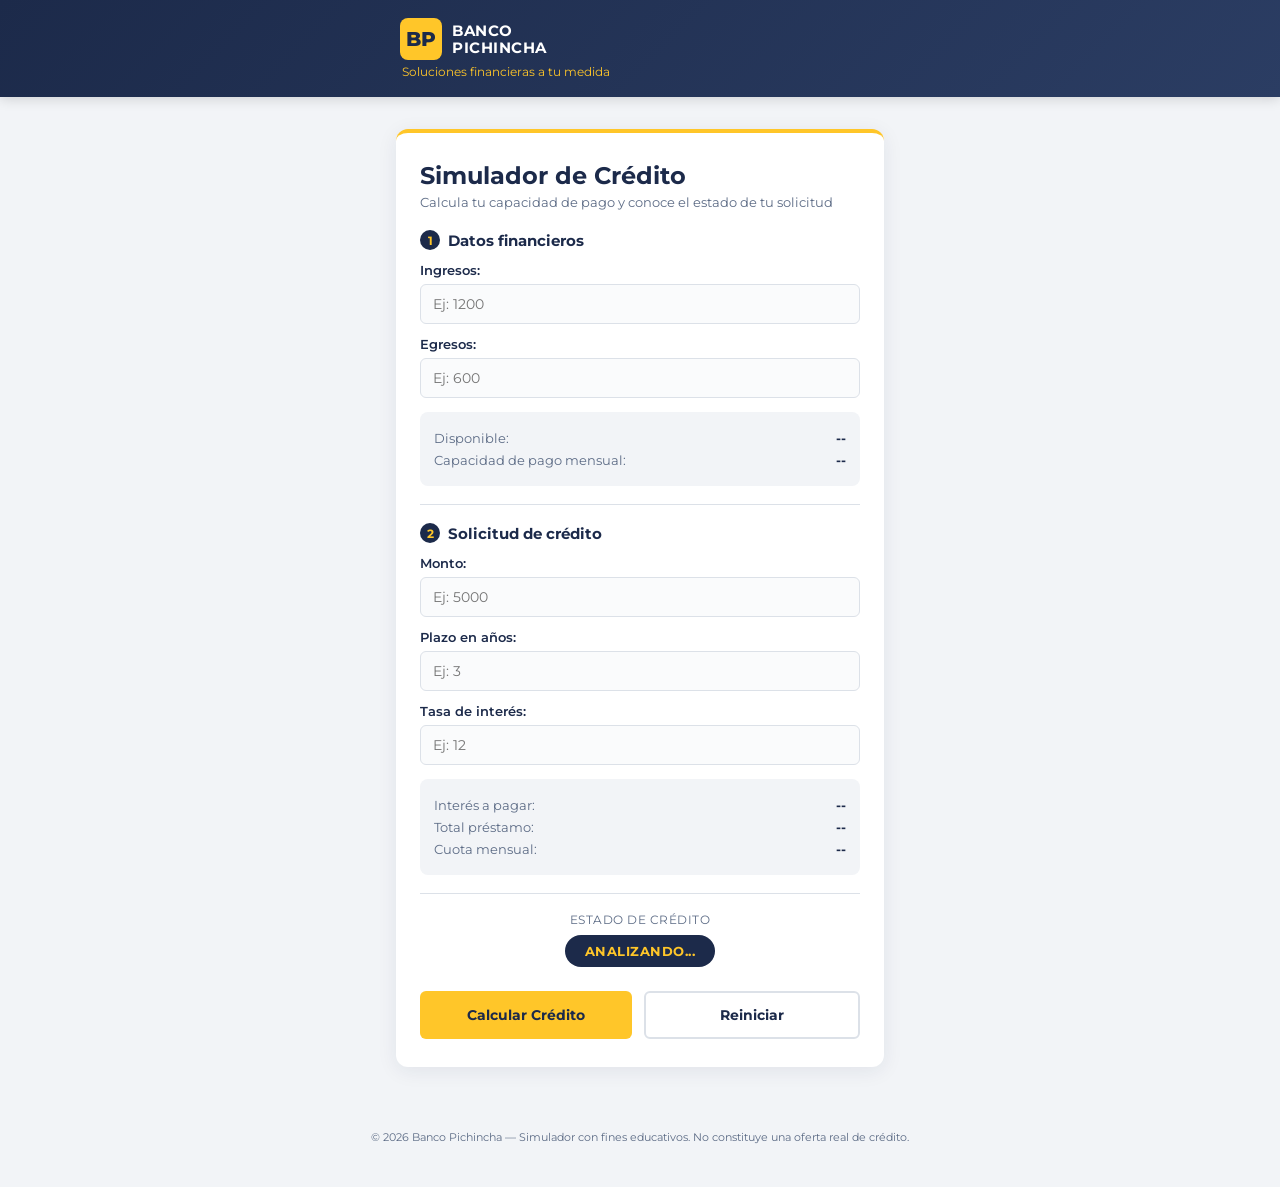
==== index.html @ 28ec1416 "Renombre index.HTML" ====
<!DOCTYPE html>
<html lang="es">
<head>
    <meta charset="UTF-8">
    <meta name="viewport" content="width=device-width, initial-scale=1.0">
    <title>Simulador de Crédito | Banco Pichincha</title>
    <link rel="preconnect" href="https://fonts.googleapis.com">
    <link href="https://fonts.googleapis.com/css2?family=Montserrat:wght@400;600;700;800&display=swap" rel="stylesheet">
    <link rel="stylesheet" href="simulador.css">
</head>
<body>

    <header class="bank-header">
        <div class="bank-header__brand">
            <div class="bank-logo" aria-label="Banco Pichincha">
                <span class="bank-logo__mark">BP</span>
                <span class="bank-logo__name">BANCO<br>PICHINCHA</span>
            </div>
            <span class="bank-header__tagline">Soluciones financieras a tu medida</span>
        </div>
    </header>

    <main class="container">
        <div class="card">
            <h1>Simulador de Crédito</h1>
            <p class="subtitle">Calcula tu capacidad de pago y conoce el estado de tu solicitud</p>

            <section class="card__section">
                <h2><span class="section-icon">1</span> Datos financieros</h2>

                <label for="txtIngresos">Ingresos:</label>
                <input type="text" id="txtIngresos" placeholder="Ej: 1200">

                <label for="txtEgresos">Egresos:</label>
                <input type="text" id="txtEgresos" placeholder="Ej: 600">

                <div class="result-row">
                    <p>Disponible: <span id="spnDisponible">--</span></p>
                    <p>Capacidad de pago mensual: <span id="spnCapacidadPago">--</span></p>
                </div>
            </section>

            <section class="card__section">
                <h2><span class="section-icon">2</span> Solicitud de crédito</h2>

                <label for="txtMonto">Monto:</label>
                <input type="text" id="txtMonto" placeholder="Ej: 5000">

                <label for="txtPlazo">Plazo en años:</label>
                <input type="text" id="txtPlazo" placeholder="Ej: 3">

                <label for="txtTasaInteres">Tasa de interés:</label>
                <input type="text" id="txtTasaInteres" placeholder="Ej: 12">

                <div class="result-row">
                    <p>Interés a pagar: <span id="spnInteresPagar">--</span></p>
                    <p>Total préstamo: <span id="spnTotalPrestamo">--</span></p>
                    <p>Cuota mensual: <span id="spnCuotaMensual">--</span></p>
                </div>
            </section>

            <section class="card__section card__section--status">
                <p class="estado-label">Estado de crédito</p>
                <span id="spnEstadoCredito" class="badge badge--pending">ANALIZANDO...</span>
            </section>

            <div class="buttons">
                <button id="btnCalcularCredito" onclick="calcular()">Calcular Crédito</button>
                <button id="btnReiniciar" onclick="reiniciar()">Reiniciar</button>
            </div>
        </div>
    </main>

    <footer class="bank-footer">
        <p>© 2026 Banco Pichincha — Simulador con fines educativos. No constituye una oferta real de crédito.</p>
    </footer>

    <script src="utilitarios.js"></script>
    <script src="funciones.js"></script>
    <script src="simulador.js"></script>
</body>
</html>
---- simulador.css ----
:root {
    --pichincha-gold: #FFC629;
    --pichincha-gold-dark: #E6A800;
    --pichincha-navy: #1C2A4A;
    --pichincha-navy-light: #2B3D63;
    --gray-bg: #F2F4F7;
    --gray-border: #DCE1E8;
    --text-dark: #1C2A4A;
    --text-muted: #5C6B85;
    --white: #FFFFFF;
}

* {
    box-sizing: border-box;
}

body {
    font-family: 'Montserrat', Arial, sans-serif;
    background-color: var(--gray-bg);
    margin: 0;
    padding: 0;
    color: var(--text-dark);
}

/* ===== HEADER ===== */
.bank-header {
    background: linear-gradient(135deg, var(--pichincha-navy) 0%, var(--pichincha-navy-light) 100%);
    padding: 18px 24px;
    box-shadow: 0 2px 12px rgba(0,0,0,0.15);
}

.bank-header__brand {
    max-width: 480px;
    margin: 0 auto;
    display: flex;
    flex-direction: column;
    align-items: flex-start;
    gap: 4px;
}

.bank-logo {
    display: flex;
    align-items: center;
    gap: 10px;
}

.bank-logo__mark {
    background-color: var(--pichincha-gold);
    color: var(--pichincha-navy);
    font-weight: 800;
    font-size: 20px;
    width: 42px;
    height: 42px;
    border-radius: 8px;
    display: flex;
    align-items: center;
    justify-content: center;
    flex-shrink: 0;
}

.bank-logo__name {
    color: var(--white);
    font-weight: 700;
    font-size: 15px;
    line-height: 1.15;
    letter-spacing: 0.5px;
}

.bank-header__tagline {
    color: var(--pichincha-gold);
    font-size: 12px;
    font-weight: 400;
    margin-left: 2px;
}

/* ===== LAYOUT ===== */
.container {
    width: 100%;
    max-width: 480px;
    margin: 32px auto;
    padding: 0 16px;
}

.card {
    background-color: var(--white);
    border-radius: 12px;
    padding: 28px 24px;
    box-shadow: 0 4px 20px rgba(28, 42, 74, 0.08);
    border-top: 4px solid var(--pichincha-gold);
}

h1 {
    text-align: left;
    margin: 0 0 4px 0;
    font-size: 24px;
    font-weight: 700;
    color: var(--pichincha-navy);
}

.subtitle {
    margin: 0 0 20px 0;
    font-size: 13px;
    color: var(--text-muted);
}

.card__section {
    margin-top: 18px;
    padding-top: 18px;
    border-top: 1px solid var(--gray-border);
}

.card__section:first-of-type {
    border-top: none;
    padding-top: 0;
}

h2 {
    margin: 0 0 12px 0;
    font-size: 15px;
    font-weight: 700;
    color: var(--pichincha-navy);
    display: flex;
    align-items: center;
    gap: 8px;
}

.section-icon {
    background-color: var(--pichincha-navy);
    color: var(--pichincha-gold);
    font-size: 12px;
    font-weight: 700;
    width: 20px;
    height: 20px;
    border-radius: 50%;
    display: inline-flex;
    align-items: center;
    justify-content: center;
    flex-shrink: 0;
}

label {
    display: block;
    margin-top: 12px;
    font-weight: 600;
    font-size: 13px;
    color: var(--text-dark);
}

input {
    width: 100%;
    padding: 10px 12px;
    margin-top: 6px;
    border-radius: 6px;
    border: 1px solid var(--gray-border);
    box-sizing: border-box;
    font-family: inherit;
    font-size: 14px;
    background-color: #FAFBFC;
    transition: border-color 0.15s ease, box-shadow 0.15s ease;
}

input:focus {
    outline: none;
    border-color: var(--pichincha-gold-dark);
    box-shadow: 0 0 0 3px rgba(255, 198, 41, 0.25);
    background-color: var(--white);
}

.result-row {
    margin-top: 14px;
    background-color: var(--gray-bg);
    border-radius: 8px;
    padding: 12px 14px;
}

.result-row p {
    margin: 6px 0;
    font-size: 13px;
    color: var(--text-muted);
    display: flex;
    justify-content: space-between;
    gap: 10px;
}

span {
    font-weight: 700;
    color: var(--pichincha-navy);
}

.card__section--status {
    text-align: center;
    border-top: 1px solid var(--gray-border);
}

.estado-label {
    font-size: 12px;
    color: var(--text-muted);
    margin: 0 0 8px 0;
    text-transform: uppercase;
    letter-spacing: 0.5px;
}

.badge {
    display: inline-block;
    padding: 8px 20px;
    border-radius: 20px;
    font-weight: 700;
    font-size: 13px;
    background-color: var(--pichincha-navy);
    color: var(--pichincha-gold);
    letter-spacing: 0.5px;
}

/* ===== BUTTONS ===== */
.buttons {
    margin-top: 24px;
    display: flex;
    gap: 12px;
}

button {
    flex: 1;
    padding: 13px;
    border: none;
    border-radius: 6px;
    font-weight: 700;
    font-size: 14px;
    cursor: pointer;
    transition: transform 0.1s ease, opacity 0.15s ease;
    font-family: inherit;
}

button:active {
    transform: scale(0.98);
}

#btnCalcularCredito {
    background-color: var(--pichincha-gold);
    color: var(--pichincha-navy);
}

#btnCalcularCredito:hover {
    background-color: var(--pichincha-gold-dark);
}

#btnReiniciar {
    background-color: var(--white);
    color: var(--pichincha-navy);
    border: 2px solid var(--gray-border);
}

#btnReiniciar:hover {
    border-color: var(--pichincha-navy);
}

/* ===== FOOTER ===== */
.bank-footer {
    text-align: center;
    padding: 20px 16px 32px;
    font-size: 11px;
    color: var(--text-muted);
}

/* ===== RESPONSIVE ===== */
@media (max-width: 480px) {
    .container {
        margin: 20px auto;
        padding: 0 12px;
    }

    .card {
        padding: 22px 18px;
        border-radius: 10px;
    }

    h1 {
        font-size: 20px;
    }

    .buttons {
        flex-direction: column;
    }

    .result-row p {
        flex-direction: column;
        gap: 2px;
    }
}

@media (min-width: 768px) {
    .container {
        max-width: 520px;
    }
}
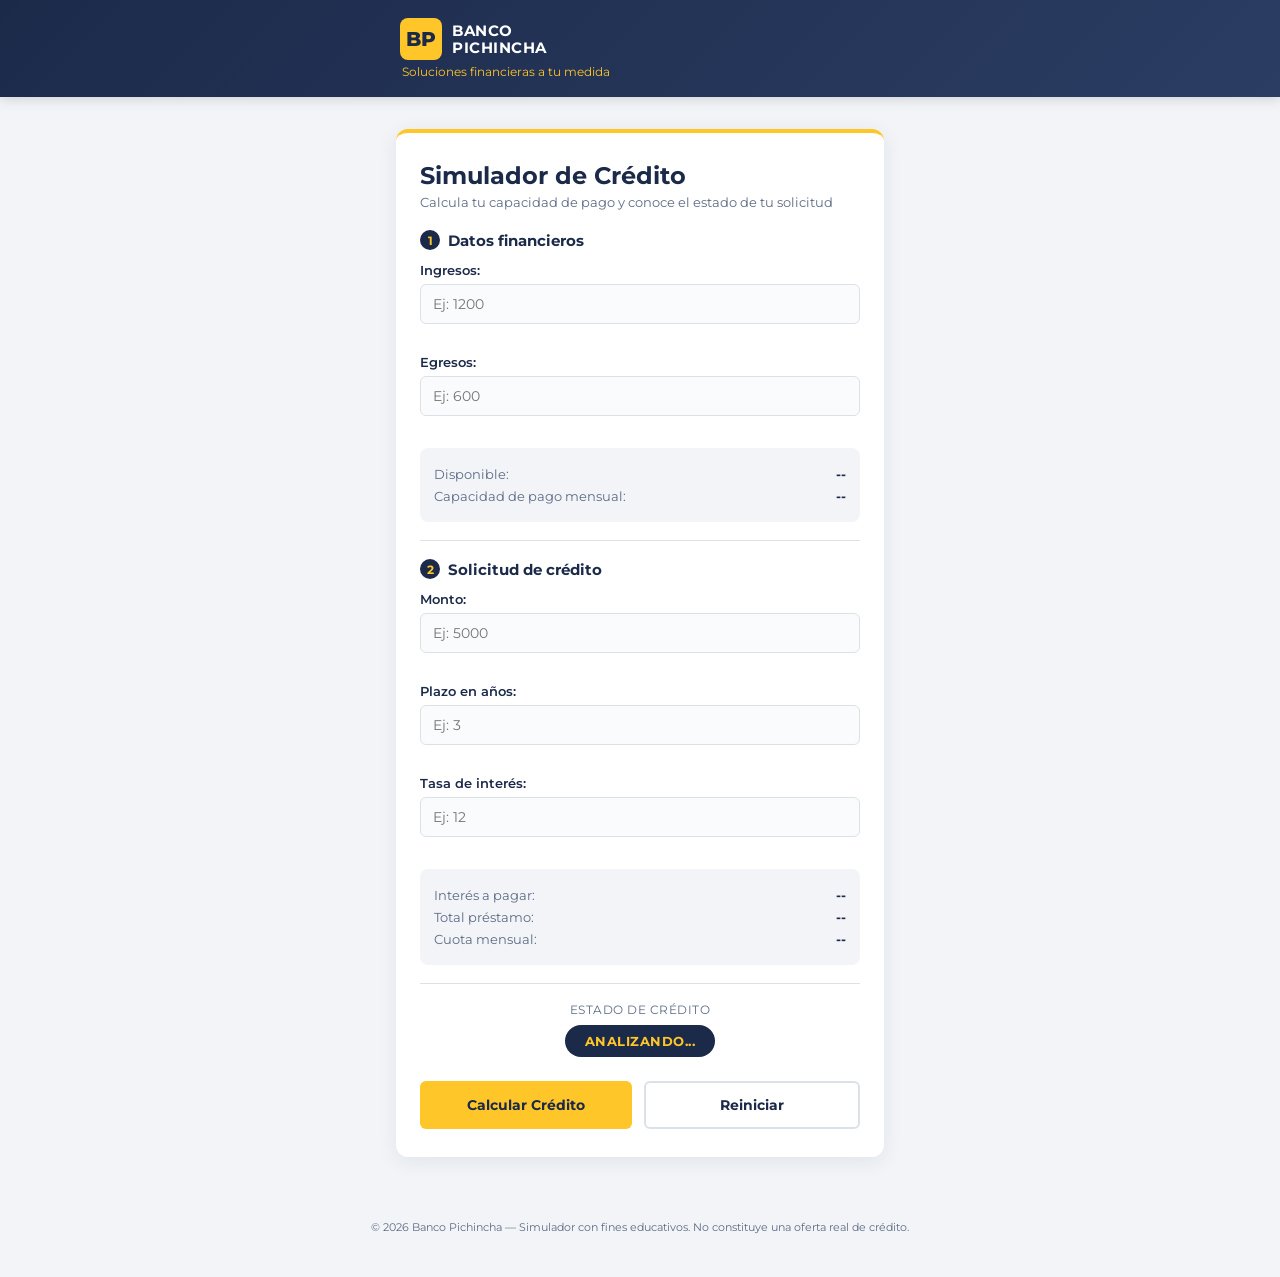
==== commit d1588f1e: "Implementar Mejoras y validaciones en input realizadas con IA" ====
--- a/index.html
+++ b/index.html
@@ -1,82 +1,105 @@
-<!DOCTYPE html>
+<!doctype html>
 <html lang="es">
-<head>
-    <meta charset="UTF-8">
-    <meta name="viewport" content="width=device-width, initial-scale=1.0">
+  <head>
+    <meta charset="UTF-8" />
+    <meta name="viewport" content="width=device-width, initial-scale=1.0" />
     <title>Simulador de Crédito | Banco Pichincha</title>
-    <link rel="preconnect" href="https://fonts.googleapis.com">
-    <link href="https://fonts.googleapis.com/css2?family=Montserrat:wght@400;600;700;800&display=swap" rel="stylesheet">
-    <link rel="stylesheet" href="simulador.css">
-</head>
-<body>
-
+    <link rel="preconnect" href="https://fonts.googleapis.com" />
+    <link
+      href="https://fonts.googleapis.com/css2?family=Montserrat:wght@400;600;700;800&display=swap"
+      rel="stylesheet"
+    />
+    <link rel="stylesheet" href="simulador.css" />
+  </head>
+  <body>
     <header class="bank-header">
-        <div class="bank-header__brand">
-            <div class="bank-logo" aria-label="Banco Pichincha">
-                <span class="bank-logo__mark">BP</span>
-                <span class="bank-logo__name">BANCO<br>PICHINCHA</span>
-            </div>
-            <span class="bank-header__tagline">Soluciones financieras a tu medida</span>
+      <div class="bank-header__brand">
+        <div class="bank-logo" aria-label="Banco Pichincha">
+          <span class="bank-logo__mark">BP</span>
+          <span class="bank-logo__name">BANCO<br />PICHINCHA</span>
         </div>
+        <span class="bank-header__tagline"
+          >Soluciones financieras a tu medida</span
+        >
+      </div>
     </header>
 
     <main class="container">
-        <div class="card">
-            <h1>Simulador de Crédito</h1>
-            <p class="subtitle">Calcula tu capacidad de pago y conoce el estado de tu solicitud</p>
+      <div class="card">
+        <h1>Simulador de Crédito</h1>
+        <p class="subtitle">
+          Calcula tu capacidad de pago y conoce el estado de tu solicitud
+        </p>
 
-            <section class="card__section">
-                <h2><span class="section-icon">1</span> Datos financieros</h2>
+        <section class="card__section">
+          <h2><span class="section-icon">1</span> Datos financieros</h2>
 
-                <label for="txtIngresos">Ingresos:</label>
-                <input type="text" id="txtIngresos" placeholder="Ej: 1200">
+          <label for="txtIngresos">Ingresos:</label>
+          <input type="text" id="txtIngresos" placeholder="Ej: 1200" oninput="formatearNumero(this.id)"/>
+          <span class="error-msg" id="errIngresos"></span>
 
-                <label for="txtEgresos">Egresos:</label>
-                <input type="text" id="txtEgresos" placeholder="Ej: 600">
+          <label for="txtEgresos">Egresos:</label>
+          <input type="text" id="txtEgresos" placeholder="Ej: 600" oninput="formatearNumero(this.id)"/>
+          <span class="error-msg" id="errEgresos"></span>
 
-                <div class="result-row">
-                    <p>Disponible: <span id="spnDisponible">--</span></p>
-                    <p>Capacidad de pago mensual: <span id="spnCapacidadPago">--</span></p>
-                </div>
-            </section>
+          <div class="result-row">
+            <p>Disponible: <span id="spnDisponible">--</span></p>
+            <p>
+              Capacidad de pago mensual: <span id="spnCapacidadPago">--</span>
+            </p>
+          </div>
+        </section>
 
-            <section class="card__section">
-                <h2><span class="section-icon">2</span> Solicitud de crédito</h2>
+        <section class="card__section">
+          <h2><span class="section-icon">2</span> Solicitud de crédito</h2>
 
-                <label for="txtMonto">Monto:</label>
-                <input type="text" id="txtMonto" placeholder="Ej: 5000">
+          <label for="txtMonto">Monto:</label>
+          <input type="text" id="txtMonto" placeholder="Ej: 5000" oninput="formatearNumero(this.id)"/>
+          <span class="error-msg" id="errMonto"></span>
 
-                <label for="txtPlazo">Plazo en años:</label>
-                <input type="text" id="txtPlazo" placeholder="Ej: 3">
 
-                <label for="txtTasaInteres">Tasa de interés:</label>
-                <input type="text" id="txtTasaInteres" placeholder="Ej: 12">
+          <label for="txtPlazo">Plazo en años:</label>
+          <input type="text" id="txtPlazo" placeholder="Ej: 3" />
+          <span class="error-msg" id="errPlazo"></span>
 
-                <div class="result-row">
-                    <p>Interés a pagar: <span id="spnInteresPagar">--</span></p>
-                    <p>Total préstamo: <span id="spnTotalPrestamo">--</span></p>
-                    <p>Cuota mensual: <span id="spnCuotaMensual">--</span></p>
-                </div>
-            </section>
 
-            <section class="card__section card__section--status">
-                <p class="estado-label">Estado de crédito</p>
-                <span id="spnEstadoCredito" class="badge badge--pending">ANALIZANDO...</span>
-            </section>
+          <label for="txtTasaInteres">Tasa de interés:</label>
+          <input type="text" id="txtTasaInteres" placeholder="Ej: 12" />
+          <span class="error-msg" id="errTasaInteres"></span>
 
-            <div class="buttons">
-                <button id="btnCalcularCredito" onclick="calcular()">Calcular Crédito</button>
-                <button id="btnReiniciar" onclick="reiniciar()">Reiniciar</button>
-            </div>
+
+          <div class="result-row">
+            <p>Interés a pagar: <span id="spnInteresPagar">--</span></p>
+            <p>Total préstamo: <span id="spnTotalPrestamo">--</span></p>
+            <p>Cuota mensual: <span id="spnCuotaMensual">--</span></p>
+          </div>
+        </section>
+
+        <section class="card__section card__section--status">
+          <p class="estado-label">Estado de crédito</p>
+          <span id="spnEstadoCredito" class="badge badge--pending"
+            >ANALIZANDO...</span
+          >
+        </section>
+
+        <div class="buttons">
+          <button id="btnCalcularCredito" onclick="calcular()">
+            Calcular Crédito
+          </button>
+          <button id="btnReiniciar" onclick="reiniciar()">Reiniciar</button>
         </div>
+      </div>
     </main>
 
     <footer class="bank-footer">
-        <p>© 2026 Banco Pichincha — Simulador con fines educativos. No constituye una oferta real de crédito.</p>
+      <p>
+        © 2026 Banco Pichincha — Simulador con fines educativos. No constituye
+        una oferta real de crédito.
+      </p>
     </footer>
 
     <script src="utilitarios.js"></script>
     <script src="funciones.js"></script>
     <script src="simulador.js"></script>
-</body>
+  </body>
 </html>
--- a/simulador.css
+++ b/simulador.css
@@ -292,3 +292,12 @@
         max-width: 520px;
     }
 }
+
+.error-msg {
+    display: block;
+    color: #D32F2F;
+    font-style: italic;
+    font-size: 12px;
+    margin-top: 4px;
+    min-height: 14px;
+}
